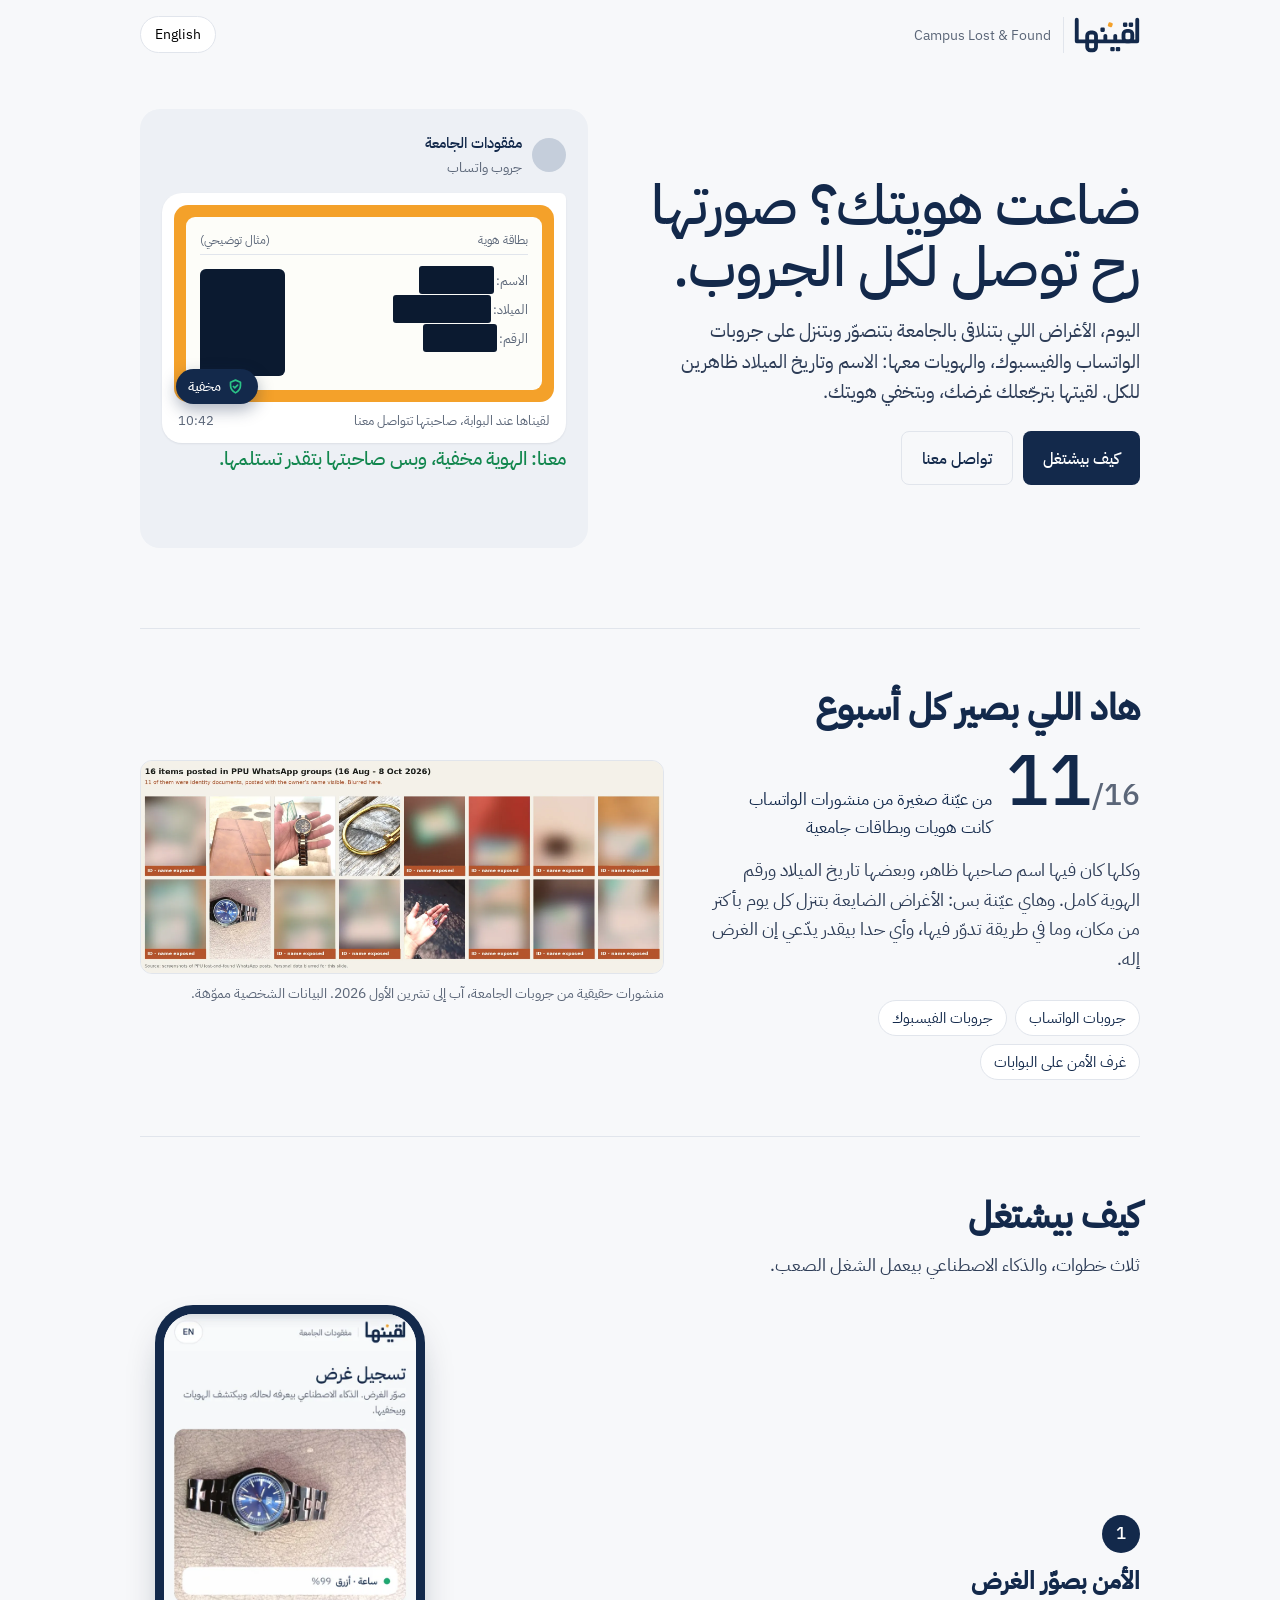
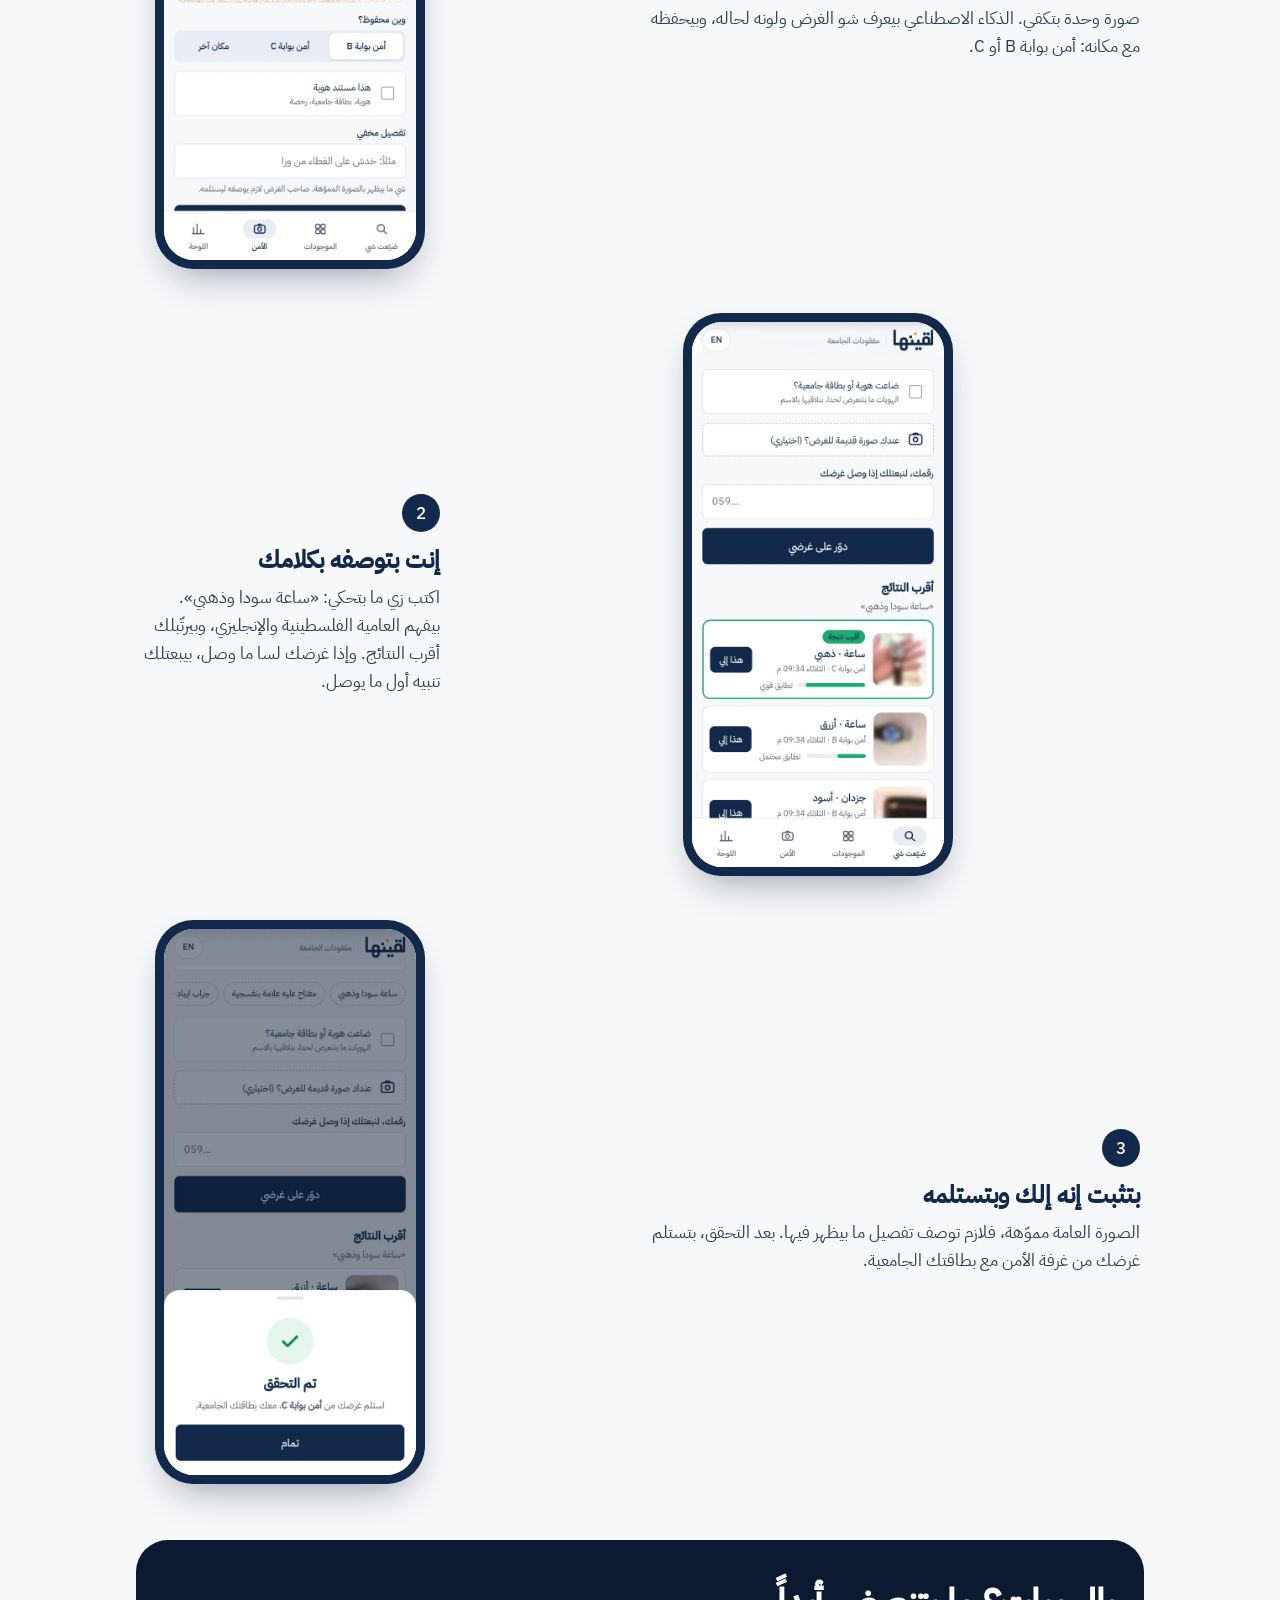
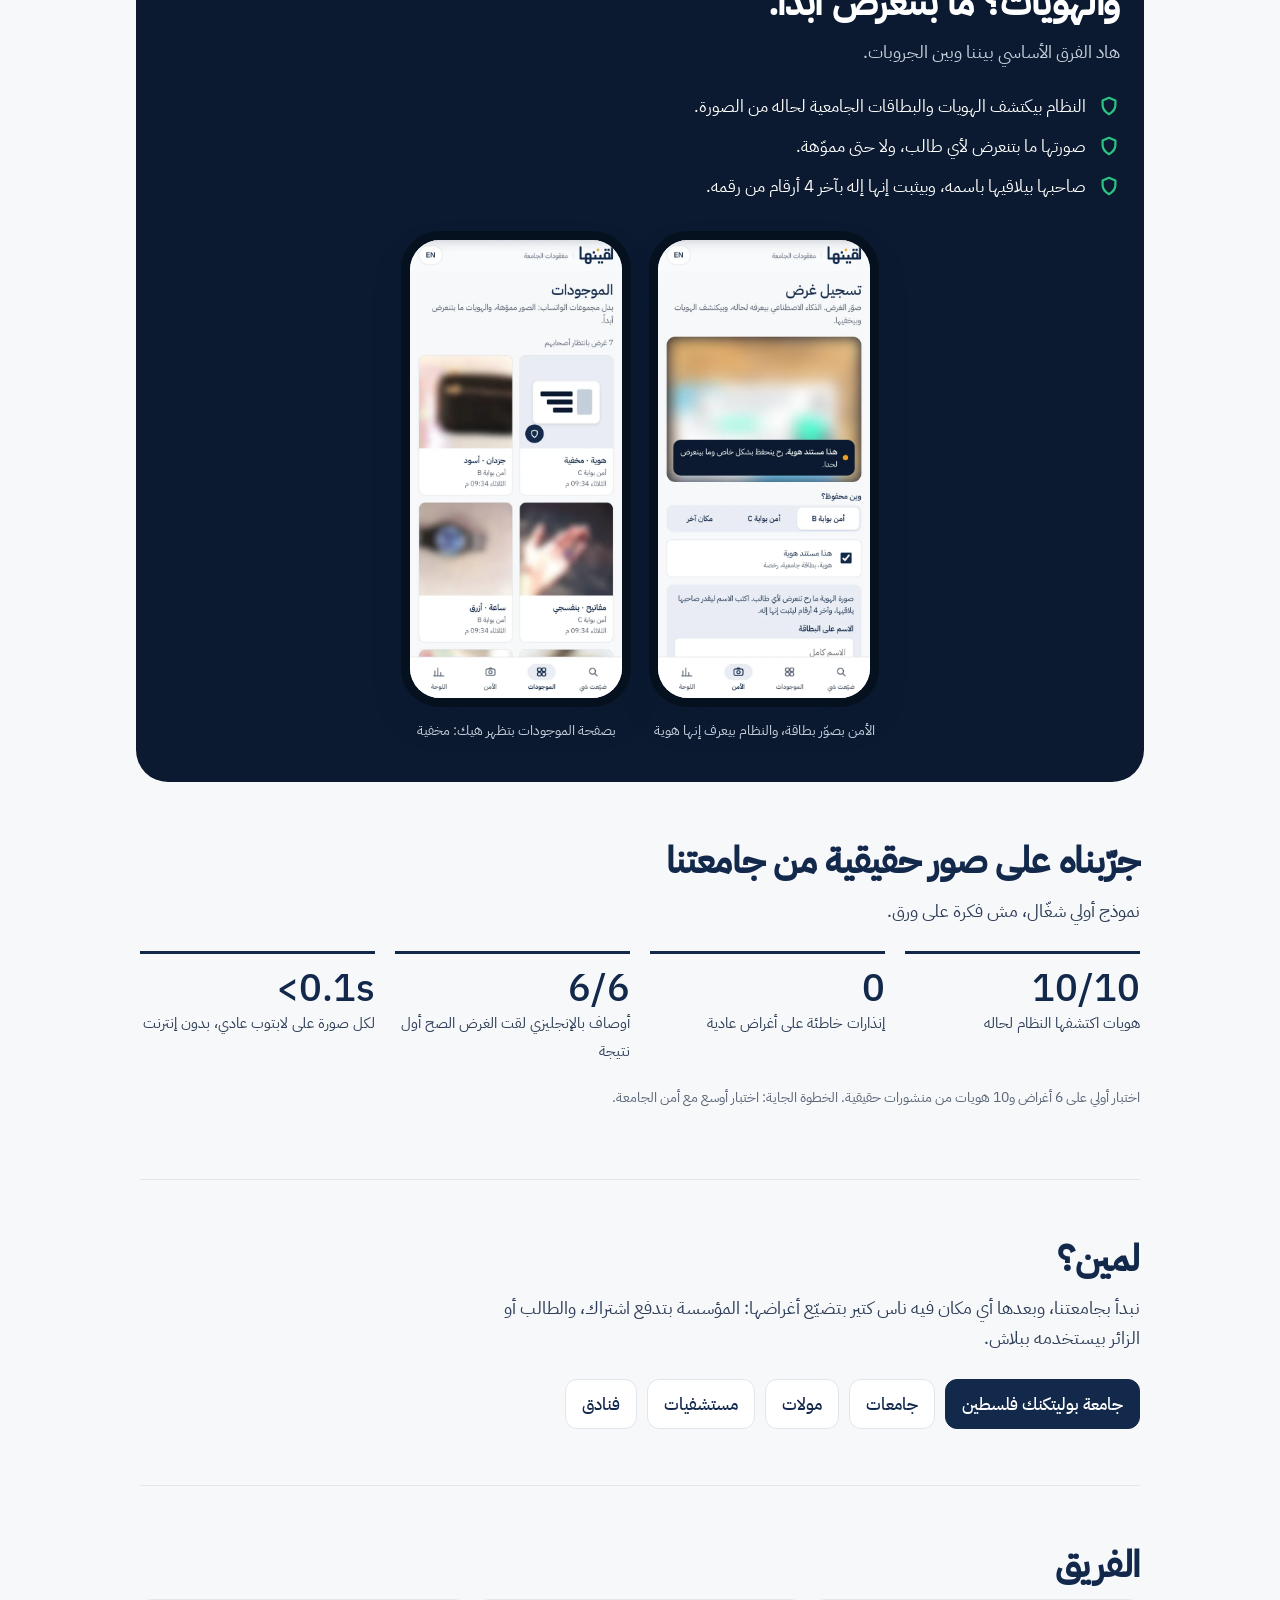
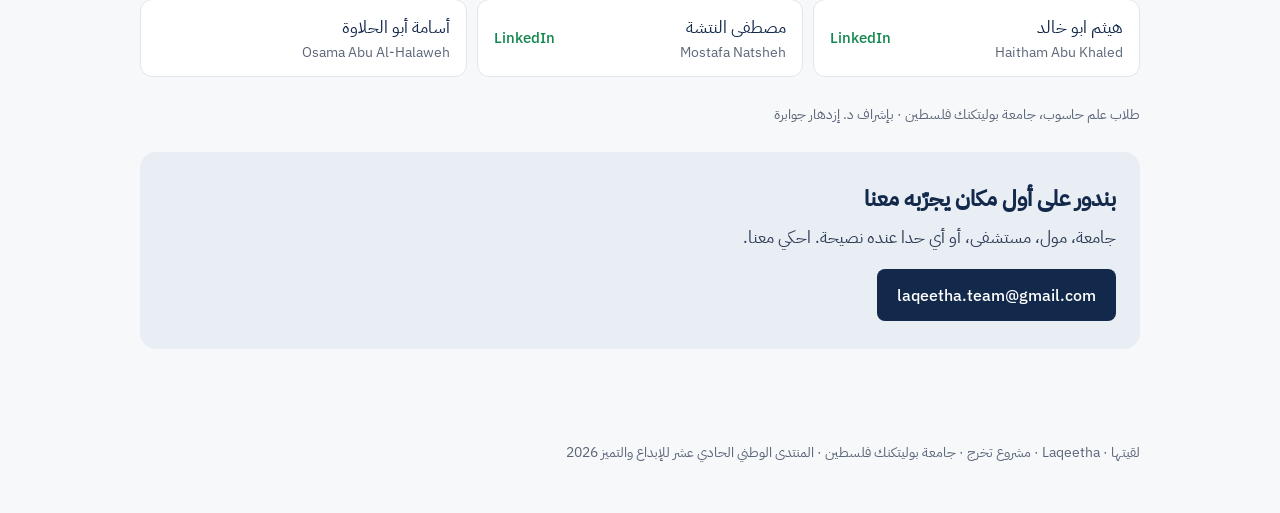
==== index.html @ 1e749553 "Add files via upload" ====
<!doctype html>
<html lang="ar" dir="rtl">
<head>
<meta charset="utf-8">
<meta name="viewport" content="width=device-width, initial-scale=1, viewport-fit=cover">
<title>لقيتها · Laqeetha</title>
<meta name="description" content="Laqeetha (لقيتها): AI lost-and-found for universities. Describe what you lost in your own words; ID cards are never shown publicly. Palestine Polytechnic University.">
<meta property="og:title" content="لقيتها · Laqeetha — Campus Lost & Found">
<meta property="og:description" content="بيرجّع أغراضك، وبيخفي هويتك. · Gets your things back, keeps your ID private.">
<meta property="og:image" content="https://haithamak24.github.io/laqeetha/icon-192.png">
<meta name="theme-color" content="#F7F8FA">
<link rel="icon" href="favicon.png">
<link rel="apple-touch-icon" href="apple-touch-icon.png">
<style>
@font-face{font-family:"Plex";font-weight:400;font-display:swap;src:url(ibm-plex-sans-latin-400-normal.woff2) format("woff2")}
@font-face{font-family:"Plex";font-weight:500;font-display:swap;src:url(ibm-plex-sans-latin-500-normal.woff2) format("woff2")}
@font-face{font-family:"Plex";font-weight:400;font-display:swap;src:url(ibm-plex-sans-arabic-arabic-400-normal.woff2) format("woff2");unicode-range:U+0600-06FF,U+0750-077F,U+0870-08FF,U+200C-200E,U+FB50-FDFF,U+FE70-FEFC}
@font-face{font-family:"Plex";font-weight:500;font-display:swap;src:url(ibm-plex-sans-arabic-arabic-500-normal.woff2) format("woff2");unicode-range:U+0600-06FF,U+0750-077F,U+0870-08FF,U+200C-200E,U+FB50-FDFF,U+FE70-FEFC}
:root{
  /* Laqeetha brand (Mostafa's identity): navy = trust, amber = the lost item, green = found/returned */
  --navy:#13294B; --ink:#13294B; --deep:#0B1A30; --tint:#E9EDF4; --paper:#F7F8FA; --card:#FFFFFF;
  --line:#E1E5EC; --muted:#5B6678; --amber:#F4A12A; --green:#1FA971; --green-bright:#2BC487; --green-text:#13874F;
  --redact:#0B1A30; --holder:#F4A12A; --body:#2E3D57;
}
*{box-sizing:border-box}
html{scroll-behavior:smooth}
body{margin:0;background:var(--paper);color:var(--ink);font:17px/1.65 "Plex",system-ui,sans-serif;-webkit-text-size-adjust:100%}
a{color:inherit}
:focus-visible{outline:3px solid var(--navy);outline-offset:3px;border-radius:4px}
.wrap{max-width:1040px;margin:0 auto;padding:0 20px}
.narrow{max-width:680px}

/* top */
.top{display:flex;align-items:center;gap:10px;padding:16px 0}
.top img{height:36px;width:auto}
.top .name{flex:1;font-size:13.5px;color:var(--muted);unicode-bidi:isolate;border-inline-start:1px solid var(--line);padding-inline-start:12px;line-height:36px}
.lang{border:1px solid var(--line);background:var(--card);border-radius:999px;padding:6px 14px;font:inherit;font-size:14px;cursor:pointer}

/* hero */
.hero{display:grid;gap:28px;padding:18px 0 56px;align-items:center}
@media(min-width:900px){.hero{grid-template-columns:1.05fr .95fr;gap:56px;padding:40px 0 80px}}
h1{font-size:clamp(34px,8vw,56px);line-height:1.12;margin:0 0 18px;font-weight:500;letter-spacing:-.5px;text-wrap:balance}
.hero p{font-size:18.5px;color:var(--body);margin:0 0 24px;max-width:34em}
.cta{display:flex;gap:10px;flex-wrap:wrap}
.btn{display:inline-flex;align-items:center;gap:8px;background:var(--navy);color:#fff;text-decoration:none;font-weight:500;padding:13px 20px;border-radius:8px;font-size:16px}
.btn.ghost{background:transparent;color:var(--ink);border:1.5px solid var(--line)}

/* the post: exposed, then redacted */
.post{background:#EDF0F5;border-radius:20px;padding:22px;position:relative}
.group{display:flex;align-items:center;gap:10px;margin-bottom:14px;font-size:14px;color:var(--muted)}
.group i{width:34px;height:34px;border-radius:50%;background:#C5CEDB;display:block}
.group b{display:block;color:var(--ink);font-weight:500;font-size:15px}
.bubble{background:var(--card);border-radius:20px;border-start-start-radius:6px;padding:12px;box-shadow:0 1px 2px rgba(11,26,48,.08);max-width:440px}
.holder{background:var(--holder);border-radius:14px;padding:12px}
.idcard{background:#FDFDF9;border-radius:9px;padding:14px;display:grid;grid-template-columns:1fr 26%;gap:14px;font-size:14.5px;line-height:1.5;position:relative}
[dir=ltr] .idcard{grid-template-columns:26% 1fr}
[dir=ltr] .idcard .photo{order:-1}
[dir=ltr] .idcard .hd{order:-2}
.idcard .hd{grid-column:1/-1;display:flex;justify-content:space-between;font-size:11.5px;color:#5B6678;border-bottom:1px solid #E1E5EC;padding-bottom:6px}
.fields{display:flex;flex-direction:column;gap:7px}
.fields div{display:flex;gap:6px;align-items:baseline;white-space:nowrap}
.fields small{color:#5B6678;font-size:12.5px}
.fields .v{position:relative;font-weight:500;padding:0 3px}
.fields .v::before{content:"";position:absolute;inset:-1px -2px;background:var(--amber);border-radius:3px;z-index:0;transform-origin:inline-start;animation:mark .5s .5s both}
.fields .v::after{content:"";position:absolute;inset:-3px -4px;background:var(--redact);border-radius:3px;z-index:2;transform:scaleX(0);transform-origin:right;animation:redact .45s both}
[dir=ltr] .fields .v::after{transform-origin:left}
.fields div:nth-child(1) .v::after{animation-delay:2.4s}
.fields div:nth-child(2) .v::after{animation-delay:2.6s}
.fields div:nth-child(3) .v::after{animation-delay:2.8s}
.fields .v span{position:relative;z-index:1}
.photo{background:linear-gradient(#C5CEDB,#AEB9C9);border-radius:6px;aspect-ratio:.8;position:relative;overflow:hidden}
.photo::after{content:"";position:absolute;inset:0;background:var(--redact);transform:scaleY(0);transform-origin:top;animation:redactY .45s 3s both}
.stamp{position:absolute;inset-inline-end:-10px;bottom:-14px;background:var(--navy);color:#fff;border-radius:999px;padding:7px 14px 7px 12px;display:flex;align-items:center;gap:6px;font-weight:500;font-size:14px;box-shadow:0 6px 16px rgba(19,41,75,.35);animation:stamp .35s 3.4s both}
.stamp svg{width:17px;height:17px;color:var(--green-bright)}
.meta{font-size:12.5px;color:#5B6678;margin:8px 4px 0;display:flex;justify-content:space-between;gap:12px}
.meta span:last-child{flex:none}
.caption{margin:22px 4px 0;font-size:15px;min-height:3.2em;position:relative}
.caption span{position:absolute;inset:0;transition:opacity .4s}
.caption .before{animation:hide .3s 3.4s both}
.caption .after{opacity:0;animation:show .4s 3.5s both;color:var(--green-text);font-weight:500}
@keyframes mark{from{transform:scaleX(0)}to{transform:scaleX(1)}}
@keyframes redact{to{transform:scaleX(1)}}
@keyframes redactY{to{transform:scaleY(1)}}
@keyframes stamp{from{opacity:0;transform:scale(1.4) rotate(-8deg)}to{opacity:1;transform:none}}
@keyframes hide{to{opacity:0}}
@keyframes show{to{opacity:1}}
@media (prefers-reduced-motion:reduce){
  .fields .v::before,.fields .v::after,.photo::after,.stamp,.caption .before,.caption .after{animation-duration:.01s!important;animation-delay:0s!important}
}

/* sections */
section{padding:56px 0;border-top:1px solid var(--line)}
h2{font-size:clamp(26px,5.5vw,36px);line-height:1.2;margin:0 0 14px;letter-spacing:-.3px;text-wrap:balance}
.lead{font-size:18px;color:var(--body);margin:0 0 26px;max-width:36em}

.problem{display:grid;gap:28px;align-items:center}
@media(min-width:900px){.problem{grid-template-columns:.9fr 1.1fr;gap:48px}}
.count{display:flex;align-items:baseline;gap:14px;margin:0 0 14px}
.count b{font-size:72px;line-height:1;font-weight:500;color:var(--ink)}
.count b small{font-size:30px;color:var(--muted);font-weight:500}
.count span{font-size:17px;max-width:16em}
.evidence{width:100%;border-radius:12px;display:block;border:1px solid var(--line)}
.cap{font-size:13.5px;color:var(--muted);margin-top:8px}
.channels{display:flex;flex-wrap:wrap;gap:8px;margin-top:16px}
.channels span{background:var(--card);border:1px solid var(--line);border-radius:999px;padding:5px 13px;font-size:14.5px}

/* steps with phone screens */
.steps{display:grid;gap:44px;margin-top:10px}
.step{display:grid;gap:22px;align-items:center}
@media(min-width:800px){.step{grid-template-columns:1fr 300px;gap:56px}.step:nth-child(even) .phone{order:-1}}
.step .n{display:inline-grid;place-items:center;width:38px;height:38px;border-radius:50%;background:var(--navy);color:#fff;font-weight:500;margin-bottom:12px}
.step h3{font-size:24px;line-height:1.3;margin:0 0 8px}
.step p{margin:0;color:var(--body);max-width:30em}
.phone{width:min(270px,78vw);margin:0 auto;border-radius:38px;padding:9px;background:var(--ink);box-shadow:0 18px 40px -16px rgba(11,26,48,.45)}
.phone img{display:block;width:100%;border-radius:30px;aspect-ratio:390/844;object-fit:cover;object-position:top;background:#fff}

/* privacy band */
.privacy + section{border-top:0}
.privacy{background:var(--deep);color:#fff;border-radius:32px;padding:40px 24px;margin:0 -4px;border:0}
.privacy h2{color:#fff}
.privacy .lead{color:#C5CEDB}
.pair{display:flex;gap:18px;justify-content:center;flex-wrap:wrap;margin-top:8px}
.pair .phone{background:#06111F;width:min(230px,42vw)}
.pair figure{margin:0;text-align:center}
.pair figcaption{font-size:14px;color:#C5CEDB;margin-top:12px;max-width:16em;margin-inline:auto}
.rules{display:grid;gap:12px;margin:0 0 30px;padding:0;list-style:none;max-width:40em}
.rules li{display:flex;gap:12px;align-items:flex-start}
.rules svg{flex:none;width:22px;height:22px;color:var(--green-bright);margin-top:3px}

/* proof */
.proof{display:grid;grid-template-columns:repeat(2,1fr);gap:24px 20px;margin-top:6px}
@media(min-width:800px){.proof{grid-template-columns:repeat(4,1fr)}}
.proof div{border-top:3px solid var(--navy);padding-top:12px}
.proof b{display:block;font-size:38px;line-height:1.1;font-weight:500}
.proof span{font-size:15px;color:var(--body)}
.small{font-size:14px;color:var(--muted);margin-top:22px;max-width:44em}

.places{display:flex;flex-wrap:wrap;gap:10px;margin-top:6px}
.places span{border:1.5px solid var(--line);border-radius:12px;padding:10px 16px;background:var(--card);font-weight:500}
.places span.now{background:var(--navy);color:#fff;border-color:var(--navy)}

.team{display:grid;gap:10px;margin:6px 0 26px}
@media(min-width:900px){.team{grid-template-columns:repeat(3,1fr)}}
.person{display:flex;justify-content:space-between;align-items:center;background:var(--card);border:1px solid var(--line);border-radius:12px;padding:13px 16px}
.person small{display:block;color:var(--muted);font-size:13.5px}
.person a{color:var(--green-text);font-weight:500;font-size:14.5px;text-decoration:none}
.ask{background:var(--tint);border-radius:16px;padding:28px 24px}
.ask h3{font-size:22px;margin:0 0 6px}
.ask p{margin:0 0 18px;color:var(--body)}
footer{padding:36px 0 50px;color:var(--muted);font-size:13.5px}
</style>
</head>
<body>
<div class="wrap">
  <header class="top">
    <img src="mark-navy.svg" alt="لقيتها · Laqeetha">
    <div class="name">Campus Lost &amp; Found</div>
    <button class="lang" id="langBtn">English</button>
  </header>

  <div class="hero">
    <div>
      <h1 data-t="h1"></h1>
      <p data-t="hero_p"></p>
      <div class="cta"><a class="btn" href="#how" data-t="cta_how"></a><a class="btn ghost" href="#contact" data-t="cta_contact"></a></div>
    </div>
    <div class="post" aria-label="">
      <div class="group"><i></i><div><b data-t="group_name"></b><span data-t="group_sub"></span></div></div>
      <div class="bubble">
        <div class="holder">
          <div class="idcard">
            <div class="hd"><span data-t="card_hd1"></span><span data-t="card_hd2"></span></div>
            <div class="fields">
              <div><small data-t="f_name"></small><span class="v"><span data-t="v_name"></span></span></div>
              <div><small data-t="f_dob"></small><span class="v"><span>14/03/2005</span></span></div>
              <div><small data-t="f_no"></small><span class="v"><span>4•••••••7</span></span></div>
            </div>
            <div class="photo"></div>
            <div class="stamp"><svg viewBox="0 0 24 24" fill="none" stroke="currentColor" stroke-width="2.4" stroke-linecap="round" stroke-linejoin="round"><path d="M12 3l7 3v5c0 5-3.5 8-7 10-3.5-2-7-5-7-10V6z"/><path d="M9 12l2 2 4-4"/></svg><span data-t="stamp"></span></div>
          </div>
        </div>
        <div class="meta"><span data-t="post_txt"></span><span>10:42</span></div>
      </div>
      <p class="caption"><span class="before" data-t="cap_before"></span><span class="after" data-t="cap_after"></span></p>
    </div>
  </div>

  <!-- VIDEO: when the animation is on YouTube (Unlisted), replace VIDEO_ID and remove the comment markers.
  <section><div style="aspect-ratio:16/9;border-radius:24px;overflow:hidden;background:#000"><iframe style="width:100%;height:100%;border:0" src="https://www.youtube-nocookie.com/embed/VIDEO_ID" title="Laqeetha" allow="encrypted-media;picture-in-picture" allowfullscreen></iframe></div></section>
  -->

  <section>
    <div class="problem">
      <div>
        <h2 data-t="p_h"></h2>
        <div class="count"><b>11<small>/16</small></b><span data-t="p_count"></span></div>
        <p class="lead" data-t="p_lead"></p>
        <div class="channels"><span data-t="ch1"></span><span data-t="ch2"></span><span data-t="ch3"></span></div>
      </div>
      <div>
        <img class="evidence" src="evidence.webp" alt="" data-ta="ev_alt" loading="lazy">
        <div class="cap" data-t="ev_cap"></div>
      </div>
    </div>
  </section>

  <section id="how">
    <h2 data-t="how_h"></h2>
    <p class="lead" data-t="how_lead"></p>
    <div class="steps">
      <div class="step"><div><span class="n">1</span><h3 data-t="s1_h"></h3><p data-t="s1_p"></p></div><div class="phone"><img data-src="tag" alt=""></div></div>
      <div class="step"><div><span class="n">2</span><h3 data-t="s2_h"></h3><p data-t="s2_p"></p></div><div class="phone"><img data-src="search" alt=""></div></div>
      <div class="step"><div><span class="n">3</span><h3 data-t="s3_h"></h3><p data-t="s3_p"></p></div><div class="phone"><img data-src="verified" alt=""></div></div>
    </div>
  </section>

  <section class="privacy">
    <h2 data-t="pv_h"></h2>
    <p class="lead" data-t="pv_lead"></p>
    <ul class="rules">
      <li><svg viewBox="0 0 24 24" fill="none" stroke="currentColor" stroke-width="2.4" stroke-linecap="round" stroke-linejoin="round"><path d="M12 3l7 3v5c0 5-3.5 8-7 10-3.5-2-7-5-7-10V6z"/></svg><span data-t="r1"></span></li>
      <li><svg viewBox="0 0 24 24" fill="none" stroke="currentColor" stroke-width="2.4" stroke-linecap="round" stroke-linejoin="round"><path d="M12 3l7 3v5c0 5-3.5 8-7 10-3.5-2-7-5-7-10V6z"/></svg><span data-t="r2"></span></li>
      <li><svg viewBox="0 0 24 24" fill="none" stroke="currentColor" stroke-width="2.4" stroke-linecap="round" stroke-linejoin="round"><path d="M12 3l7 3v5c0 5-3.5 8-7 10-3.5-2-7-5-7-10V6z"/></svg><span data-t="r3"></span></li>
    </ul>
    <div class="pair">
      <figure><div class="phone"><img data-src="id" alt=""></div><figcaption data-t="f_id"></figcaption></figure>
      <figure><div class="phone"><img data-src="feed" alt=""></div><figcaption data-t="f_feed"></figcaption></figure>
    </div>
  </section>

  <section>
    <h2 data-t="t_h"></h2>
    <p class="lead" data-t="t_lead"></p>
    <div class="proof">
      <div><b>10/10</b><span data-t="m1"></span></div>
      <div><b>0</b><span data-t="m2"></span></div>
      <div><b>6/6</b><span data-t="m3"></span></div>
      <div><b><bdi dir="ltr">&lt;0.1s</bdi></b><span data-t="m4"></span></div>
    </div>
    <p class="small" data-t="t_note"></p>
  </section>

  <section>
    <h2 data-t="w_h"></h2>
    <p class="lead" data-t="w_lead"></p>
    <div class="places"><span class="now" data-t="pl0"></span><span data-t="pl1"></span><span data-t="pl2"></span><span data-t="pl3"></span><span data-t="pl4"></span></div>
  </section>

  <section id="contact">
    <h2 data-t="team_h"></h2>
    <div class="team">
      <div class="person"><div><span data-t="n_haitham"></span><small>Haitham Abu Khaled</small></div><a href="https://linkedin.com/in/haitham-abu-khaled" target="_blank" rel="noopener">LinkedIn</a></div>
      <div class="person"><div><span data-t="n_mustafa"></span><small>Mostafa Natsheh</small></div><a href="https://www.linkedin.com/in/mostafa-natsheh/" target="_blank" rel="noopener">LinkedIn</a></div>
      <div class="person"><div><span data-t="n_osama"></span><small>Osama Abu Al-Halaweh</small></div></div>
    </div>
    <p class="small" style="margin:0 0 26px" data-t="sup"></p>
    <div class="ask">
      <h3 data-t="ask_h"></h3>
      <p data-t="ask_p"></p>
      <a class="btn" href="mailto:laqeetha.team@gmail.com">laqeetha.team@gmail.com</a>
    </div>
  </section>

  <footer data-t="foot"></footer>
</div>

<script>
const T = {
 ar:{
  h1:"ضاعت هويتك؟ صورتها رح توصل لكل الجروب.",
  hero_p:"اليوم، الأغراض اللي بتنلاقى بالجامعة بتنصوّر وبتنزل على جروبات الواتساب والفيسبوك، والهويات معها: الاسم وتاريخ الميلاد ظاهرين للكل. لقيتها بترجّعلك غرضك، وبتخفي هويتك.",
  cta_how:"كيف بيشتغل",cta_contact:"تواصل معنا",
  group_name:"مفقودات الجامعة",group_sub:"جروب واتساب",card_hd1:"بطاقة هوية",card_hd2:"(مثال توضيحي)",
  f_name:"الاسم:",v_name:"سارة خليل",f_dob:"الميلاد:",f_no:"الرقم:",stamp:"مخفية",post_txt:"لقيناها عند البوابة، صاحبتها تتواصل معنا",
  cap_before:"اليوم: الاسم وتاريخ الميلاد ورقم الهوية منشورين لكل الجروب.",cap_after:"معنا: الهوية مخفية، وبس صاحبتها بتقدر تستلمها.",
  p_h:"هاد اللي بصير كل أسبوع",p_count:"من عيّنة صغيرة من منشورات الواتساب كانت هويات وبطاقات جامعية",
  p_lead:"وكلها كان فيها اسم صاحبها ظاهر، وبعضها تاريخ الميلاد ورقم الهوية كامل. وهاي عيّنة بس: الأغراض الضايعة بتنزل كل يوم بأكتر من مكان، وما في طريقة تدوّر فيها، وأي حدا بيقدر يدّعي إن الغرض إله.",
  ch1:"جروبات الواتساب",ch2:"جروبات الفيسبوك",ch3:"غرف الأمن على البوابات",
  ev_alt:"16 منشور حقيقي من جروبات الواتساب، الهويات مموّهة",ev_cap:"منشورات حقيقية من جروبات الجامعة، آب إلى تشرين الأول 2026. البيانات الشخصية مموّهة.",
  how_h:"كيف بيشتغل",how_lead:"ثلاث خطوات، والذكاء الاصطناعي بيعمل الشغل الصعب.",
  s1_h:"الأمن بصوّر الغرض",s1_p:"صورة وحدة بتكفي. الذكاء الاصطناعي بيعرف شو الغرض ولونه لحاله، وبيحفظه مع مكانه: أمن بوابة B أو C.",
  s2_h:"إنت بتوصفه بكلامك",s2_p:"اكتب زي ما بتحكي: «ساعة سودا وذهبي». بيفهم العامية الفلسطينية والإنجليزي، وبيرتّبلك أقرب النتائج. وإذا غرضك لسا ما وصل، بيبعتلك تنبيه أول ما يوصل.",
  s3_h:"بتثبت إنه إلك وبتستلمه",s3_p:"الصورة العامة مموّهة، فلازم توصف تفصيل ما بيظهر فيها. بعد التحقق، بتستلم غرضك من غرفة الأمن مع بطاقتك الجامعية.",
  pv_h:"والهويات؟ ما بتنعرض أبداً.",pv_lead:"هاد الفرق الأساسي بيننا وبين الجروبات.",
  r1:"النظام بيكتشف الهويات والبطاقات الجامعية لحاله من الصورة.",r2:"صورتها ما بتنعرض لأي طالب، ولا حتى مموّهة.",r3:"صاحبها بيلاقيها باسمه، وبيثبت إنها إله بآخر 4 أرقام من رقمه.",
  f_id:"الأمن بصوّر بطاقة، والنظام بيعرف إنها هوية",f_feed:"بصفحة الموجودات بتظهر هيك: مخفية",
  t_h:"جرّبناه على صور حقيقية من جامعتنا",t_lead:"نموذج أولي شغّال، مش فكرة على ورق.",
  m1:"هويات اكتشفها النظام لحاله",m2:"إنذارات خاطئة على أغراض عادية",m3:"أوصاف بالإنجليزي لقت الغرض الصح أول نتيجة",m4:"لكل صورة على لابتوب عادي، بدون إنترنت",
  t_note:"اختبار أولي على 6 أغراض و10 هويات من منشورات حقيقية. الخطوة الجاية: اختبار أوسع مع أمن الجامعة.",
  w_h:"لمين؟",w_lead:"نبدأ بجامعتنا، وبعدها أي مكان فيه ناس كتير بتضيّع أغراضها: المؤسسة بتدفع اشتراك، والطالب أو الزائر بيستخدمه ببلاش.",
  pl0:"جامعة بوليتكنك فلسطين",pl1:"جامعات",pl2:"مولات",pl3:"مستشفيات",pl4:"فنادق",
  team_h:"الفريق",n_haitham:"هيثم ابو خالد",n_mustafa:"مصطفى النتشة",n_osama:"أسامة أبو الحلاوة",
  sup:"طلاب علم حاسوب، جامعة بوليتكنك فلسطين · بإشراف د. إزدهار جوابرة",
  ask_h:"بندور على أول مكان يجرّبه معنا",ask_p:"جامعة، مول، مستشفى، أو أي حدا عنده نصيحة. احكي معنا.",
  foot:"لقيتها · Laqeetha · مشروع تخرج · جامعة بوليتكنك فلسطين · المنتدى الوطني الحادي عشر للإبداع والتميز 2026",
  lang:"English"},
 en:{
  h1:"Lose your ID on campus, and the whole group sees it.",
  hero_p:"Today, items found on campus are photographed and posted in WhatsApp and Facebook groups, ID cards included, with names and birth dates in full view. Laqeetha gets your things back and keeps your ID private.",
  cta_how:"How it works",cta_contact:"Contact us",
  group_name:"University Lost & Found",group_sub:"WhatsApp group",card_hd1:"Identity card",card_hd2:"(illustration)",
  f_name:"Name:",v_name:"Sara Khalil",f_dob:"Born:",f_no:"No.:",stamp:"Hidden",post_txt:"Found at the gate, owner please contact us",
  cap_before:"Today: name, birth date and ID number posted to the whole group.",cap_after:"With us: the ID stays hidden, and only its owner can claim it.",
  p_h:"This happens every week",p_count:"of the posts in a small WhatsApp sample were ID or student cards",
  p_lead:"Every one showed the owner's name; some showed the birth date and the full ID number. And that's only a sample: lost items are posted daily in several places, there's no way to search them, and anyone can claim anything.",
  ch1:"WhatsApp groups",ch2:"Facebook groups",ch3:"Security rooms at the gates",
  ev_alt:"16 real posts from WhatsApp groups, IDs blurred",ev_cap:"Real posts from university groups, Aug to Oct 2026. Personal data blurred.",
  how_h:"How it works",how_lead:"Three steps. The AI does the hard part.",
  s1_h:"Security takes a photo",s1_p:"One photo is enough. The AI recognises what the item is and its colour, and stores it with where it's kept: Gate B or Gate C security.",
  s2_h:"You describe it in your own words",s2_p:"Type it the way you'd say it: \"black and gold watch\". It understands Palestinian Arabic and English and ranks the closest matches. If your item isn't there yet, you get an alert the moment it arrives.",
  s3_h:"Prove it's yours and pick it up",s3_p:"Public photos are blurred, so you describe a detail that isn't visible. Once verified, you collect it from the security room with your student card.",
  pv_h:"And ID cards? Never shown.",pv_lead:"This is the core difference from the groups.",
  r1:"The system detects ID and student cards from the photo by itself.",r2:"Their photo is never shown to any student, not even blurred.",r3:"The owner finds it by name and proves it's theirs with the last 4 digits of the number.",
  f_id:"Security photographs a card; the system knows it's an ID",f_feed:"In the found-items feed it appears like this: hidden",
  t_h:"Tested on real photos from our university",t_lead:"A working prototype, not an idea on paper.",
  m1:"ID cards detected automatically",m2:"false alarms on ordinary items",m3:"English descriptions found the right item first",m4:"per photo on a normal laptop, offline",
  t_note:"An early test on 6 items and 10 ID cards from real posts. Next step: a larger test with campus security.",
  w_h:"Who it's for",w_lead:"We start with our university, then anywhere crowds lose things. The institution pays a subscription; students and visitors use it for free.",
  pl0:"Palestine Polytechnic University",pl1:"Universities",pl2:"Malls",pl3:"Hospitals",pl4:"Hotels",
  team_h:"The team",n_haitham:"هيثم ابو خالد",n_mustafa:"مصطفى النتشة",n_osama:"أسامة أبو الحلاوة",
  sup:"Computer Science students, Palestine Polytechnic University · Supervised by Dr. Ezdehar Jawabreh",
  ask_h:"We're looking for a first place to pilot it",ask_p:"A university, a mall, a hospital, or anyone with advice. Talk to us.",
  foot:"Laqeetha (لقيتها, \"I found it\") · Graduation project · Palestine Polytechnic University · 11th National Forum for Creativity and Excellence, 2026",
  lang:"عربي"}
};
let lang = new URLSearchParams(location.search).get("lang") || (()=>{try{return localStorage.getItem("site_lang")}catch(e){}})() || "ar";
function apply(){
  const d = T[lang];
  document.documentElement.lang = lang; document.documentElement.dir = lang === "ar" ? "rtl" : "ltr";
  document.querySelectorAll("[data-t]").forEach(e => e.textContent = d[e.dataset.t] ?? "");
  document.querySelectorAll("[data-ta]").forEach(e => e.alt = d[e.dataset.ta] ?? "");
  document.querySelectorAll("img[data-src]").forEach(e => e.src = `${lang}-${e.dataset.src}.webp`);
  document.getElementById("langBtn").textContent = d.lang;
  document.querySelector(".post").setAttribute("aria-label", d.cap_after);
}
document.getElementById("langBtn").onclick = () => { lang = lang === "ar" ? "en" : "ar"; try{localStorage.setItem("site_lang",lang)}catch(e){} apply(); };
apply();
</script>
</body>
</html>
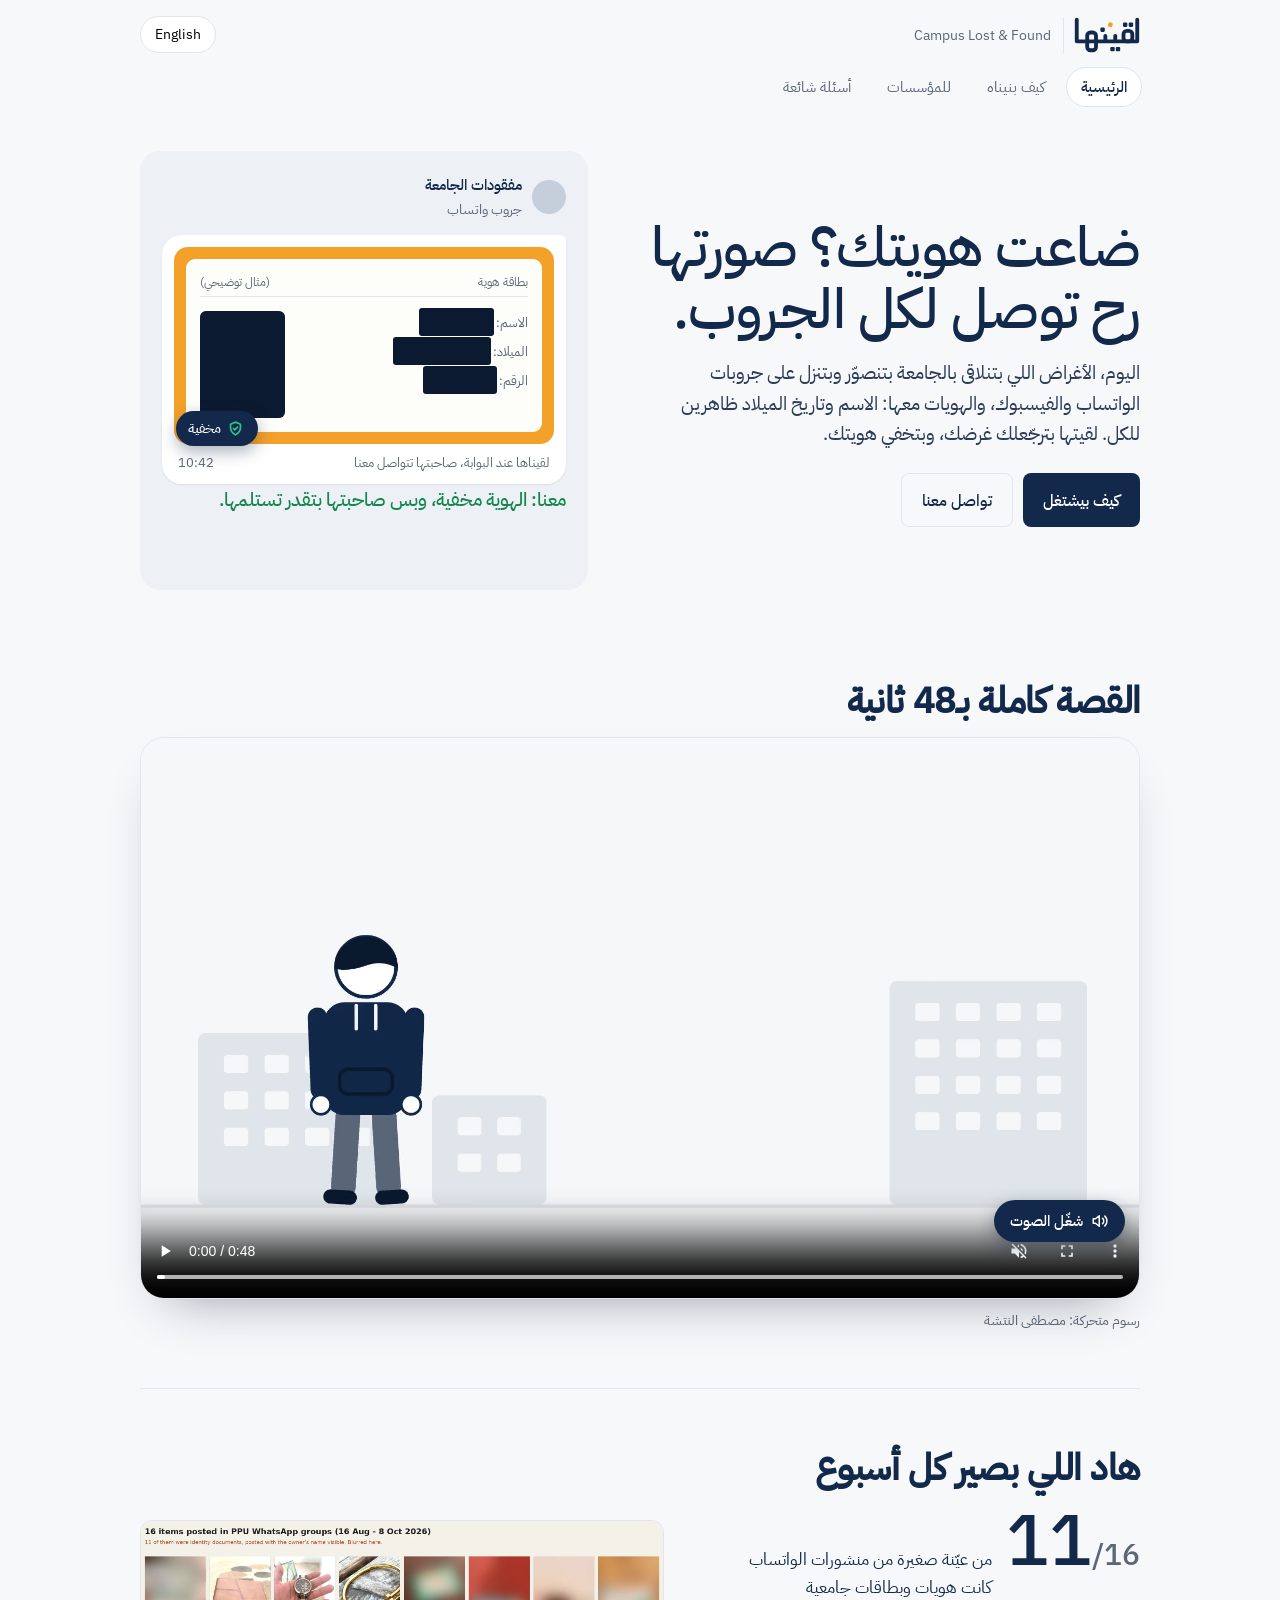
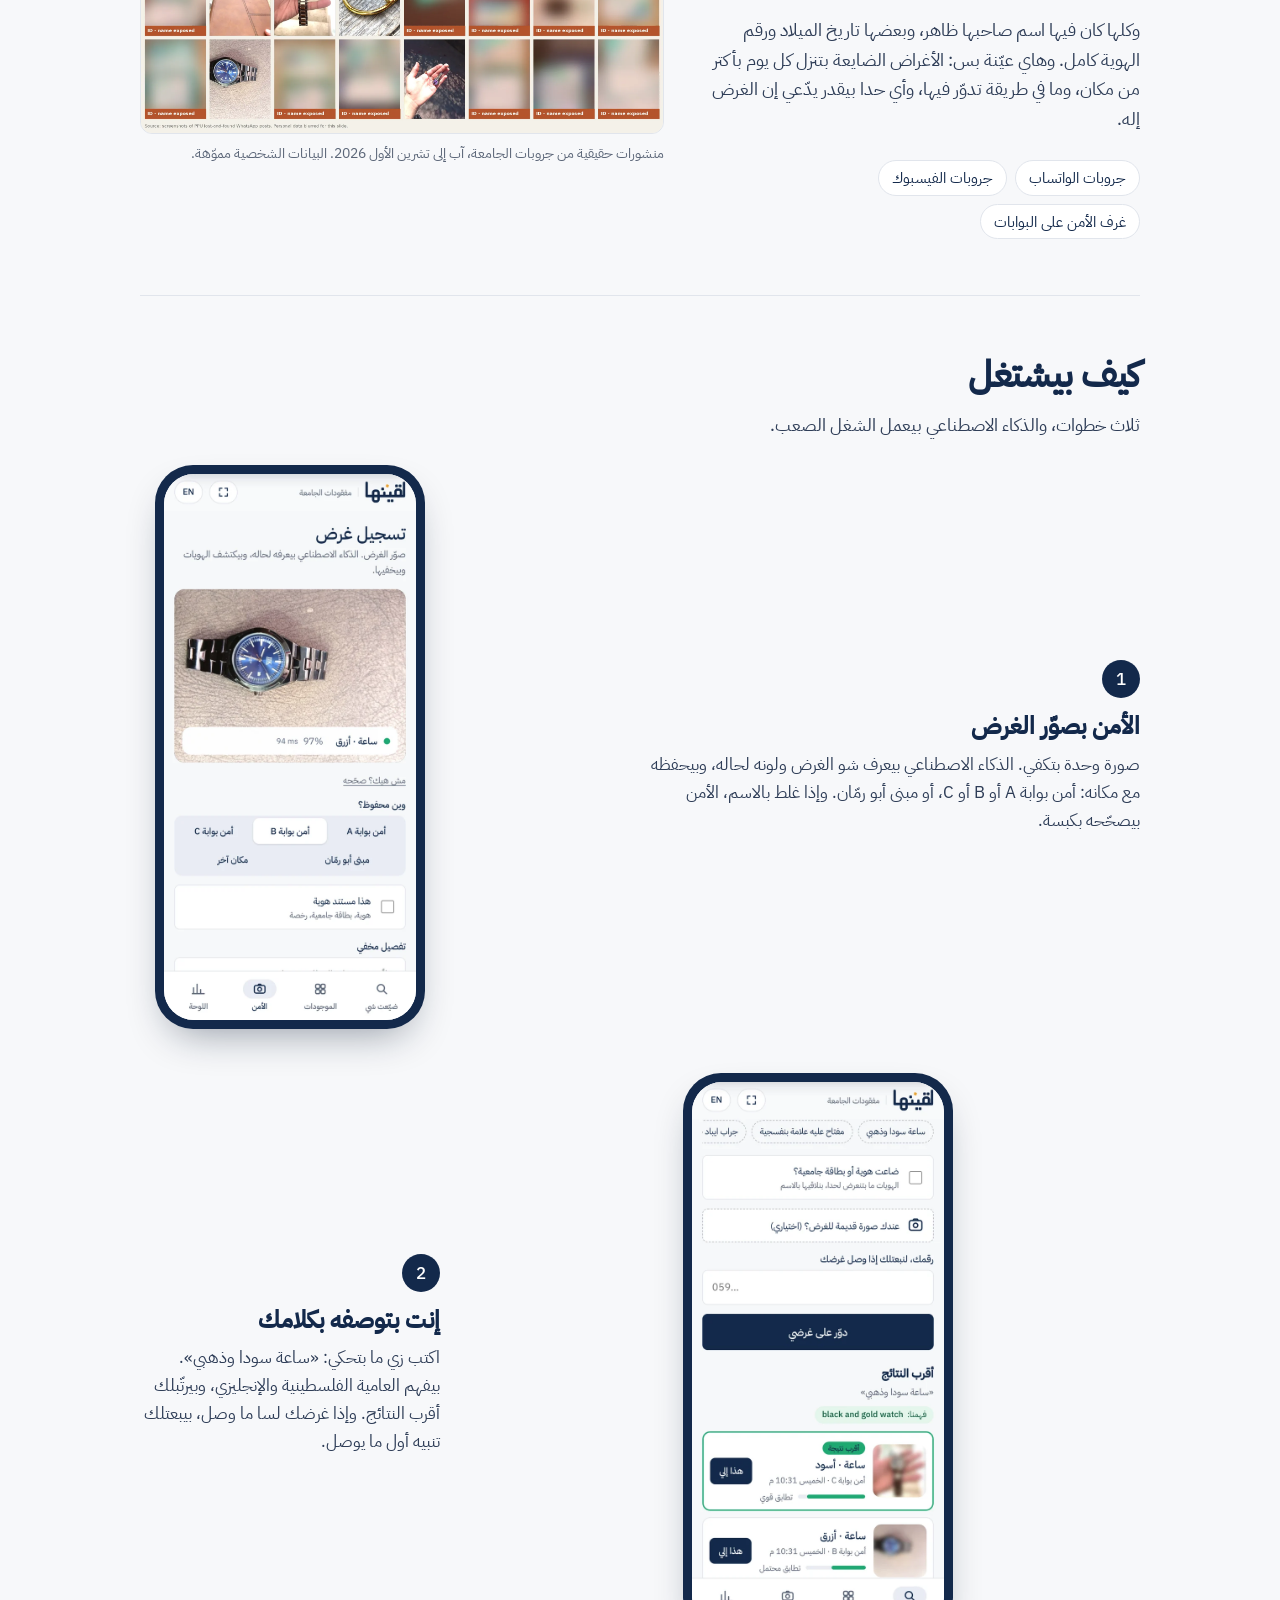
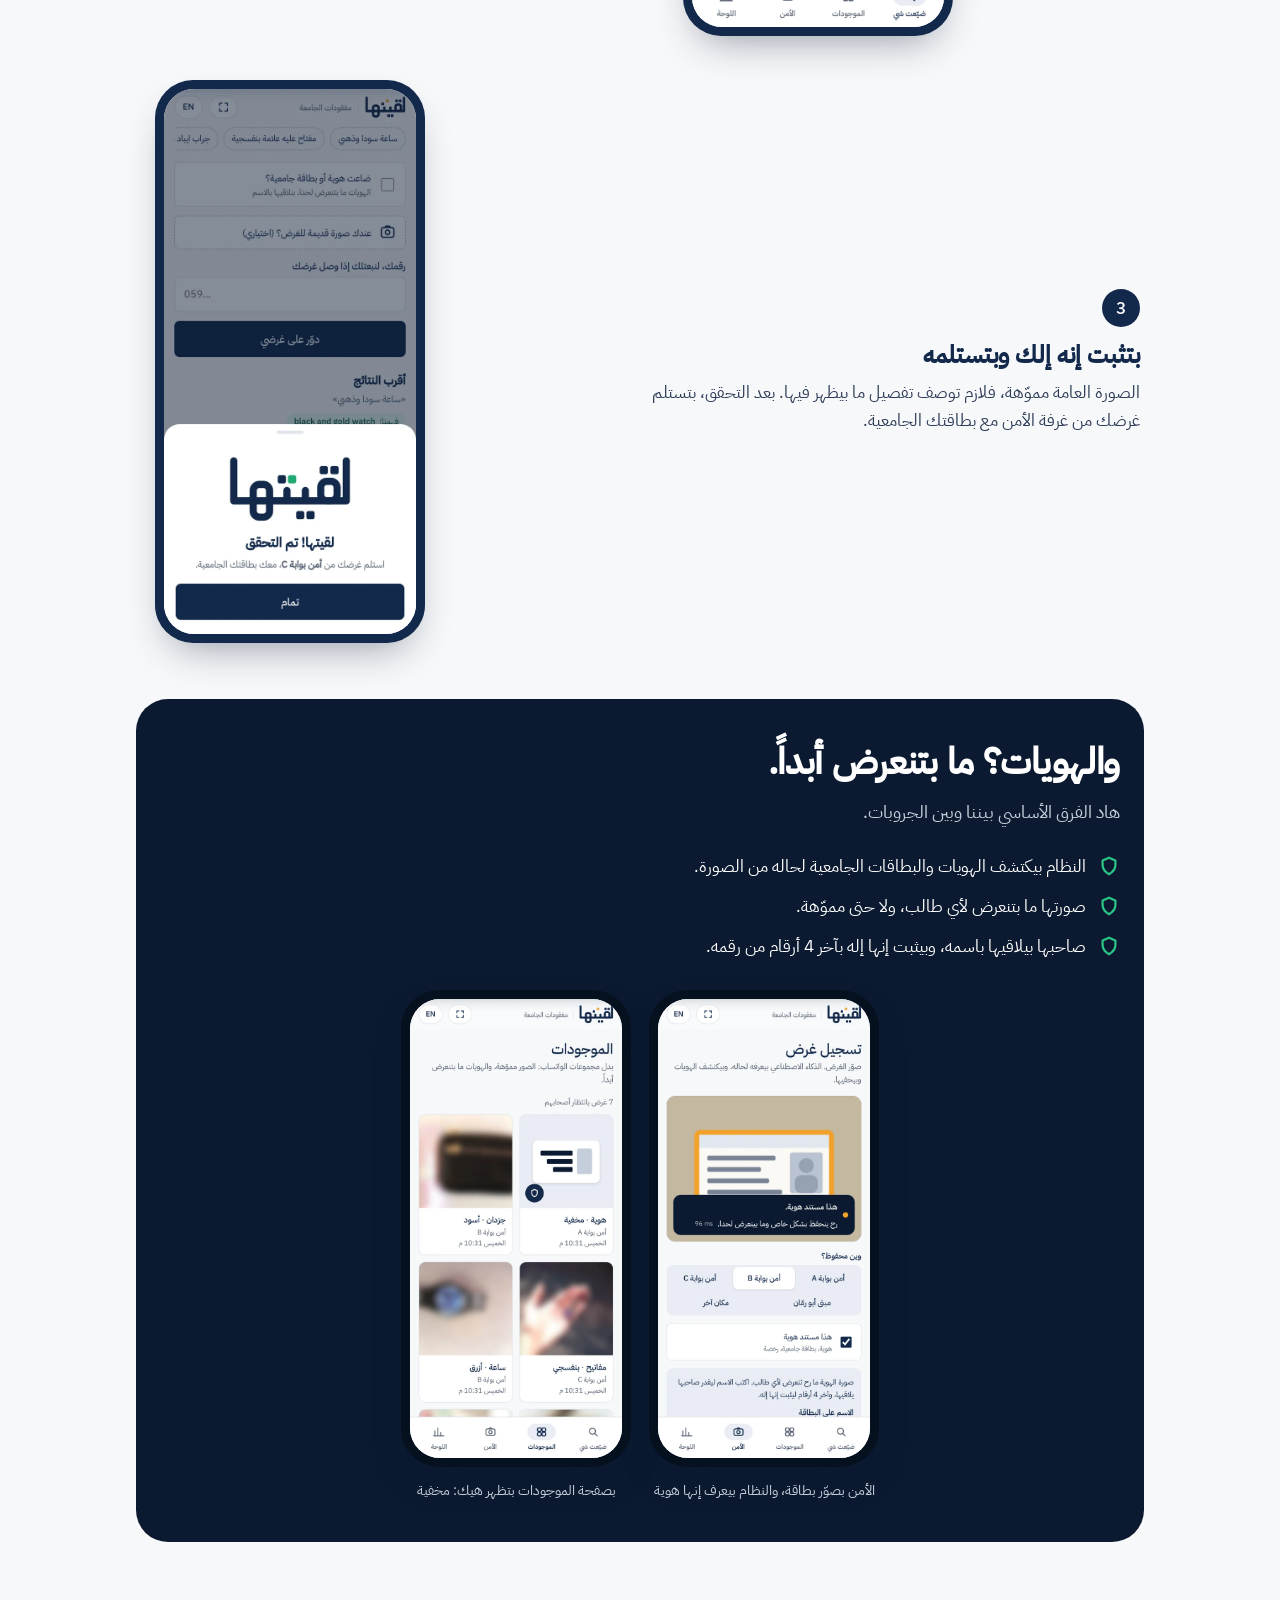
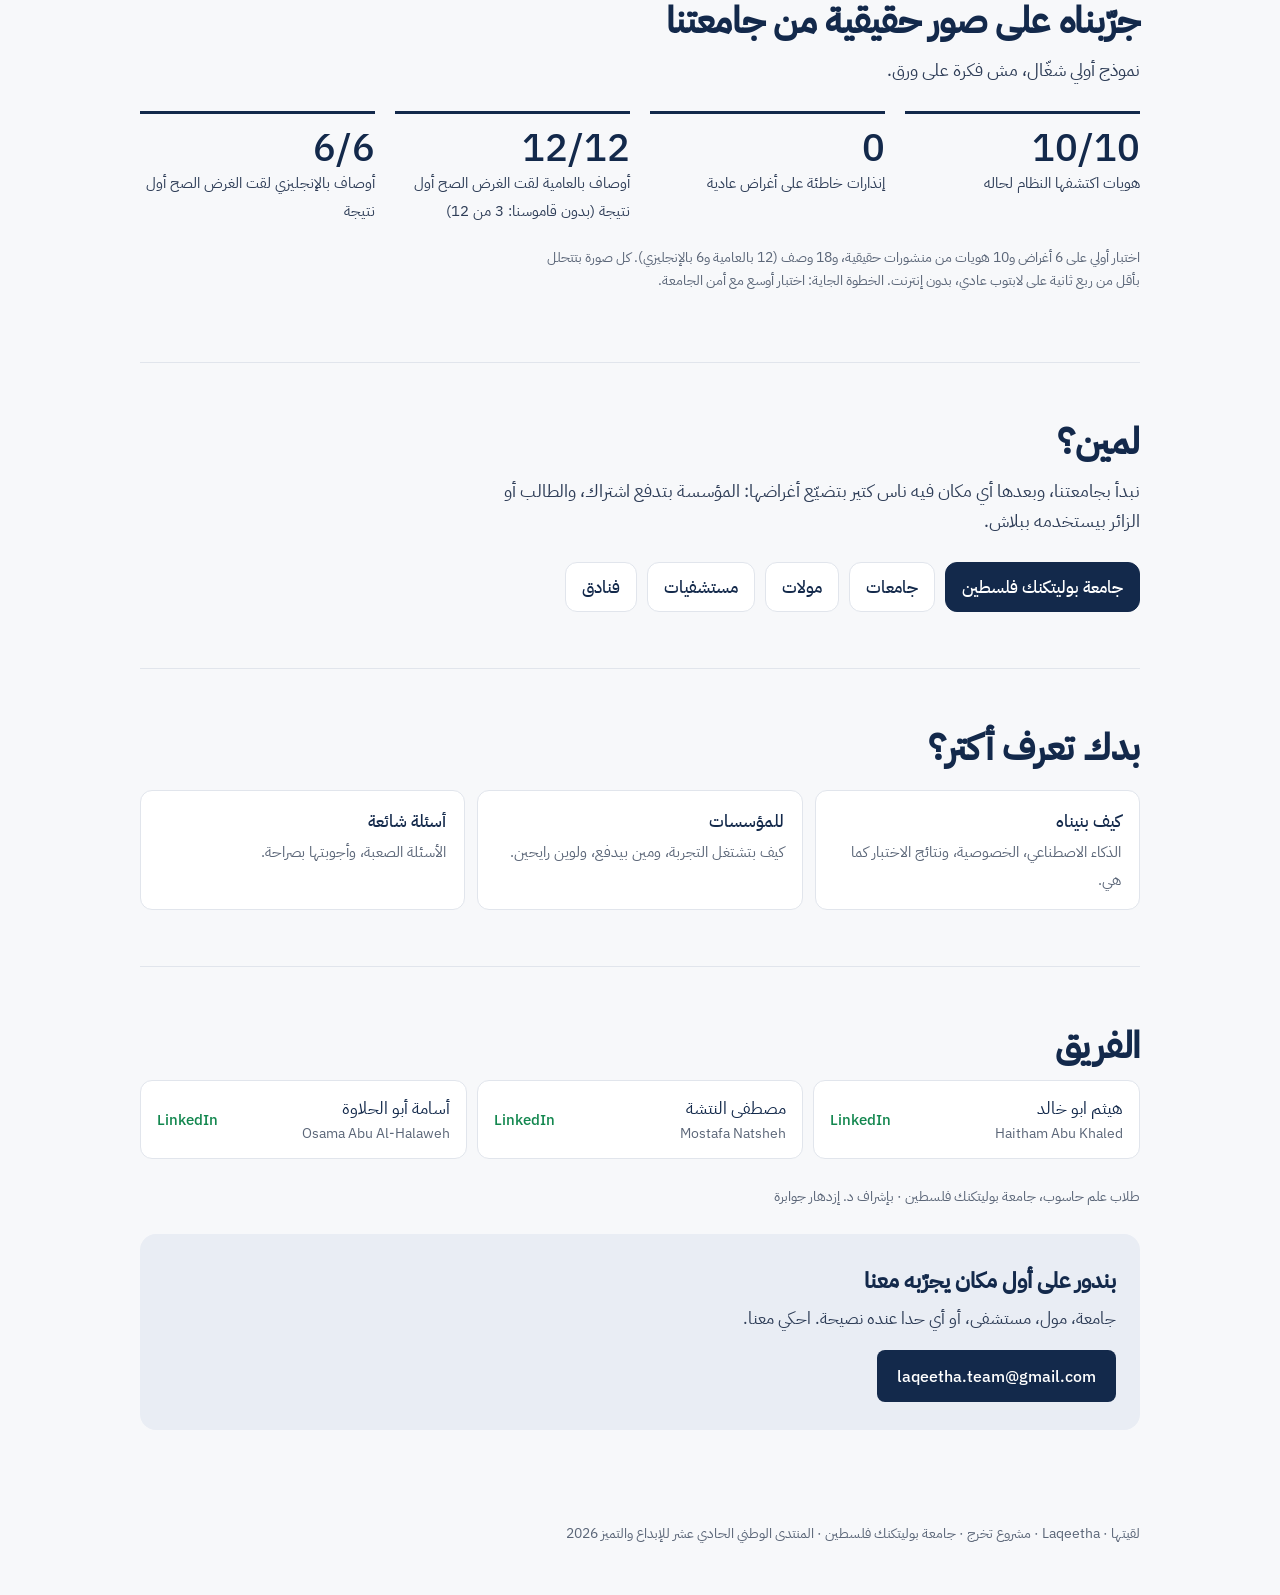
==== commit 9a4b6025: "Organise site into assets/, add README, publish 16 Oct results - Pages stay at the root (URL and QR " ====
--- a/index.html
+++ b/index.html
@@ -7,15 +7,24 @@
 <meta name="description" content="Laqeetha (لقيتها): AI lost-and-found for universities. Describe what you lost in your own words; ID cards are never shown publicly. Palestine Polytechnic University.">
 <meta property="og:title" content="لقيتها · Laqeetha — Campus Lost & Found">
 <meta property="og:description" content="بيرجّع أغراضك، وبيخفي هويتك. · Gets your things back, keeps your ID private.">
-<meta property="og:image" content="https://haithamak24.github.io/laqeetha/icon-192.png">
+<meta property="og:type" content="website">
+<meta property="og:site_name" content="لقيتها · Laqeetha">
+<meta property="og:url" content="https://haithamak24.github.io/laqeetha/">
+<meta property="og:image" content="https://haithamak24.github.io/laqeetha/assets/img/og-image.png">
+<meta property="og:image:width" content="1200">
+<meta property="og:image:height" content="630">
+<meta property="og:image:alt" content="لقيتها: بيرجّعلك غرضك، وبيخفي هويتك. Gets your things back. Keeps your ID private.">
+<meta name="twitter:card" content="summary_large_image">
 <meta name="theme-color" content="#F7F8FA">
-<link rel="icon" href="favicon.png">
-<link rel="apple-touch-icon" href="apple-touch-icon.png">
+<link rel="icon" href="assets/icons/favicon.png">
+<link rel="apple-touch-icon" href="assets/icons/apple-touch-icon.png">
+<link rel="stylesheet" href="assets/css/motion.css">
+<script src="assets/js/motion.js" defer></script>
 <style>
-@font-face{font-family:"Plex";font-weight:400;font-display:swap;src:url(ibm-plex-sans-latin-400-normal.woff2) format("woff2")}
-@font-face{font-family:"Plex";font-weight:500;font-display:swap;src:url(ibm-plex-sans-latin-500-normal.woff2) format("woff2")}
-@font-face{font-family:"Plex";font-weight:400;font-display:swap;src:url(ibm-plex-sans-arabic-arabic-400-normal.woff2) format("woff2");unicode-range:U+0600-06FF,U+0750-077F,U+0870-08FF,U+200C-200E,U+FB50-FDFF,U+FE70-FEFC}
-@font-face{font-family:"Plex";font-weight:500;font-display:swap;src:url(ibm-plex-sans-arabic-arabic-500-normal.woff2) format("woff2");unicode-range:U+0600-06FF,U+0750-077F,U+0870-08FF,U+200C-200E,U+FB50-FDFF,U+FE70-FEFC}
+@font-face{font-family:"Plex";font-weight:400;font-display:swap;src:url(assets/fonts/ibm-plex-sans-latin-400-normal.woff2) format("woff2")}
+@font-face{font-family:"Plex";font-weight:500;font-display:swap;src:url(assets/fonts/ibm-plex-sans-latin-500-normal.woff2) format("woff2")}
+@font-face{font-family:"Plex";font-weight:400;font-display:swap;src:url(assets/fonts/ibm-plex-sans-arabic-arabic-400-normal.woff2) format("woff2");unicode-range:U+0600-06FF,U+0750-077F,U+0870-08FF,U+200C-200E,U+FB50-FDFF,U+FE70-FEFC}
+@font-face{font-family:"Plex";font-weight:500;font-display:swap;src:url(assets/fonts/ibm-plex-sans-arabic-arabic-500-normal.woff2) format("woff2");unicode-range:U+0600-06FF,U+0750-077F,U+0870-08FF,U+200C-200E,U+FB50-FDFF,U+FE70-FEFC}
 :root{
   /* Laqeetha brand (Mostafa's identity): navy = trust, amber = the lost item, green = found/returned */
   --navy:#13294B; --ink:#13294B; --deep:#0B1A30; --tint:#E9EDF4; --paper:#F7F8FA; --card:#FFFFFF;
@@ -35,6 +44,18 @@
 .top img{height:36px;width:auto}
 .top .name{flex:1;font-size:13.5px;color:var(--muted);unicode-bidi:isolate;border-inline-start:1px solid var(--line);padding-inline-start:12px;line-height:36px}
 .lang{border:1px solid var(--line);background:var(--card);border-radius:999px;padding:6px 14px;font:inherit;font-size:14px;cursor:pointer}
+.top{padding-bottom:8px}
+.nav{display:flex;gap:6px;overflow-x:auto;padding:6px 0 4px;scrollbar-width:none;margin:0 -2px}
+.nav::-webkit-scrollbar{display:none}
+.nav a{flex:none;text-decoration:none;font-size:14.5px;padding:7px 14px;border-radius:999px;color:var(--muted);border:1px solid transparent}
+.nav a:hover{color:var(--ink);background:var(--tint)}
+.nav a[aria-current=page]{color:var(--ink);background:var(--card);border-color:var(--line);font-weight:500}
+.more{display:grid;gap:12px;margin-top:22px}
+@media(min-width:800px){.more{grid-template-columns:repeat(3,1fr)}}
+.more a{display:block;text-decoration:none;background:var(--card);border:1px solid var(--line);border-radius:12px;padding:16px 18px}
+.more a b{display:block;font-weight:500;margin-bottom:2px}
+.more a span{font-size:14.5px;color:var(--muted)}
+.more a:hover{border-color:var(--navy)}
 
 /* hero */
 .hero{display:grid;gap:28px;padding:18px 0 56px;align-items:center}
@@ -148,15 +169,26 @@
 .ask h3{font-size:22px;margin:0 0 6px}
 .ask p{margin:0 0 18px;color:var(--body)}
 footer{padding:36px 0 50px;color:var(--muted);font-size:13.5px}
+
+/* the explainer film */
+.film{padding-top:8px;border-top:0}
+.film .video{position:relative;border-radius:24px;overflow:hidden;background:#F5F6FA;box-shadow:0 24px 50px -28px rgba(11,26,48,.45);border:1px solid var(--line);aspect-ratio:16/9}
+.film video{display:block;width:100%;height:100%;object-fit:cover}
+.sound{position:absolute;inset-inline-start:14px;bottom:56px;display:inline-flex;align-items:center;gap:8px;background:var(--navy);color:#fff;border:0;border-radius:999px;padding:9px 16px;font:inherit;font-size:14.5px;font-weight:500;cursor:pointer;box-shadow:0 6px 18px rgba(11,26,48,.35);transition:transform .15s}
+.sound:active{transform:scale(.96)}
+.sound svg{width:18px;height:18px}
+.film figcaption{font-size:13.5px;color:var(--muted);margin-top:10px}
+.film h2{margin-bottom:16px}
 </style>
 </head>
 <body>
 <div class="wrap">
   <header class="top">
-    <img src="mark-navy.svg" alt="لقيتها · Laqeetha">
+    <img src="assets/img/mark-navy.svg" alt="لقيتها · Laqeetha">
     <div class="name">Campus Lost &amp; Found</div>
     <button class="lang" id="langBtn">English</button>
   </header>
+  <nav class="nav"><a href="index.html" aria-current="page" data-t="nav_home"></a><a href="tech.html" data-t="nav_tech"></a><a href="institutions.html" data-t="nav_inst"></a><a href="faq.html" data-t="nav_faq"></a></nav>
 
   <div class="hero">
     <div>
@@ -185,9 +217,16 @@
     </div>
   </div>
 
-  <!-- VIDEO: when the animation is on YouTube (Unlisted), replace VIDEO_ID and remove the comment markers.
-  <section><div style="aspect-ratio:16/9;border-radius:24px;overflow:hidden;background:#000"><iframe style="width:100%;height:100%;border:0" src="https://www.youtube-nocookie.com/embed/VIDEO_ID" title="Laqeetha" allow="encrypted-media;picture-in-picture" allowfullscreen></iframe></div></section>
-  -->
+  <section class="film" id="film">
+    <h2 data-t="film_h"></h2>
+    <figure style="margin:0">
+      <div class="video">
+        <video id="filmVid" poster="assets/img/film-poster.webp" muted playsinline loop controls preload="metadata" data-ta="film_alt"><source src="assets/video/laqeetha-explainer.mp4" type="video/mp4"><source src="assets/video/laqeetha-explainer.webm" type="video/webm"></video>
+        <button class="sound" id="soundBtn" type="button"><svg viewBox="0 0 24 24" fill="none" stroke="currentColor" stroke-width="2" stroke-linecap="round" stroke-linejoin="round"><path d="M11 5L6 9H3v6h3l5 4z"/><path d="M15.5 8.5a5 5 0 0 1 0 7M18.5 5.5a9 9 0 0 1 0 13"/></svg><span data-t="film_sound"></span></button>
+      </div>
+      <figcaption data-t="film_cap"></figcaption>
+    </figure>
+  </section>
 
   <section>
     <div class="problem">
@@ -198,7 +237,7 @@
         <div class="channels"><span data-t="ch1"></span><span data-t="ch2"></span><span data-t="ch3"></span></div>
       </div>
       <div>
-        <img class="evidence" src="evidence.webp" alt="" data-ta="ev_alt" loading="lazy">
+        <img class="evidence" src="assets/img/evidence.webp" alt="" data-ta="ev_alt" loading="lazy">
         <div class="cap" data-t="ev_cap"></div>
       </div>
     </div>
@@ -234,8 +273,8 @@
     <div class="proof">
       <div><b>10/10</b><span data-t="m1"></span></div>
       <div><b>0</b><span data-t="m2"></span></div>
-      <div><b>6/6</b><span data-t="m3"></span></div>
-      <div><b><bdi dir="ltr">&lt;0.1s</bdi></b><span data-t="m4"></span></div>
+      <div><b>12/12</b><span data-t="m3"></span></div>
+      <div><b>6/6</b><span data-t="m4"></span></div>
     </div>
     <p class="small" data-t="t_note"></p>
   </section>
@@ -244,6 +283,15 @@
     <h2 data-t="w_h"></h2>
     <p class="lead" data-t="w_lead"></p>
     <div class="places"><span class="now" data-t="pl0"></span><span data-t="pl1"></span><span data-t="pl2"></span><span data-t="pl3"></span><span data-t="pl4"></span></div>
+  </section>
+
+  <section>
+    <h2 data-t="more_h"></h2>
+    <div class="more">
+      <a href="tech.html"><b data-t="more1"></b><span data-t="more1p"></span></a>
+      <a href="institutions.html"><b data-t="more2"></b><span data-t="more2p"></span></a>
+      <a href="faq.html"><b data-t="more3"></b><span data-t="more3p"></span></a>
+    </div>
   </section>
 
   <section id="contact">
@@ -251,7 +299,7 @@
     <div class="team">
       <div class="person"><div><span data-t="n_haitham"></span><small>Haitham Abu Khaled</small></div><a href="https://linkedin.com/in/haitham-abu-khaled" target="_blank" rel="noopener">LinkedIn</a></div>
       <div class="person"><div><span data-t="n_mustafa"></span><small>Mostafa Natsheh</small></div><a href="https://www.linkedin.com/in/mostafa-natsheh/" target="_blank" rel="noopener">LinkedIn</a></div>
-      <div class="person"><div><span data-t="n_osama"></span><small>Osama Abu Al-Halaweh</small></div></div>
+      <div class="person"><div><span data-t="n_osama"></span><small>Osama Abu Al-Halaweh</small></div><a href="https://www.linkedin.com/in/osama-abu-al-halaweh-30670b30a/" target="_blank" rel="noopener">LinkedIn</a></div>
     </div>
     <p class="small" style="margin:0 0 26px" data-t="sup"></p>
     <div class="ask">
@@ -270,6 +318,7 @@
   h1:"ضاعت هويتك؟ صورتها رح توصل لكل الجروب.",
   hero_p:"اليوم، الأغراض اللي بتنلاقى بالجامعة بتنصوّر وبتنزل على جروبات الواتساب والفيسبوك، والهويات معها: الاسم وتاريخ الميلاد ظاهرين للكل. لقيتها بترجّعلك غرضك، وبتخفي هويتك.",
   cta_how:"كيف بيشتغل",cta_contact:"تواصل معنا",
+  film_h:"القصة كاملة بـ48 ثانية",film_sound:"شغّل الصوت",film_cap:"رسوم متحركة: مصطفى النتشة",film_alt:"فيديو قصير: طالب بيضيّع جزدانه، الذكاء الاصطناعي بيطابقه، وبيرجعله. والهويات بتضل مخفية.",
   group_name:"مفقودات الجامعة",group_sub:"جروب واتساب",card_hd1:"بطاقة هوية",card_hd2:"(مثال توضيحي)",
   f_name:"الاسم:",v_name:"سارة خليل",f_dob:"الميلاد:",f_no:"الرقم:",stamp:"مخفية",post_txt:"لقيناها عند البوابة، صاحبتها تتواصل معنا",
   cap_before:"اليوم: الاسم وتاريخ الميلاد ورقم الهوية منشورين لكل الجروب.",cap_after:"معنا: الهوية مخفية، وبس صاحبتها بتقدر تستلمها.",
@@ -278,26 +327,30 @@
   ch1:"جروبات الواتساب",ch2:"جروبات الفيسبوك",ch3:"غرف الأمن على البوابات",
   ev_alt:"16 منشور حقيقي من جروبات الواتساب، الهويات مموّهة",ev_cap:"منشورات حقيقية من جروبات الجامعة، آب إلى تشرين الأول 2026. البيانات الشخصية مموّهة.",
   how_h:"كيف بيشتغل",how_lead:"ثلاث خطوات، والذكاء الاصطناعي بيعمل الشغل الصعب.",
-  s1_h:"الأمن بصوّر الغرض",s1_p:"صورة وحدة بتكفي. الذكاء الاصطناعي بيعرف شو الغرض ولونه لحاله، وبيحفظه مع مكانه: أمن بوابة B أو C.",
+  s1_h:"الأمن بصوّر الغرض",s1_p:"صورة وحدة بتكفي. الذكاء الاصطناعي بيعرف شو الغرض ولونه لحاله، وبيحفظه مع مكانه: أمن بوابة A أو B أو C، أو مبنى أبو رمّان. وإذا غلط بالاسم، الأمن بيصحّحه بكبسة.",
   s2_h:"إنت بتوصفه بكلامك",s2_p:"اكتب زي ما بتحكي: «ساعة سودا وذهبي». بيفهم العامية الفلسطينية والإنجليزي، وبيرتّبلك أقرب النتائج. وإذا غرضك لسا ما وصل، بيبعتلك تنبيه أول ما يوصل.",
   s3_h:"بتثبت إنه إلك وبتستلمه",s3_p:"الصورة العامة مموّهة، فلازم توصف تفصيل ما بيظهر فيها. بعد التحقق، بتستلم غرضك من غرفة الأمن مع بطاقتك الجامعية.",
   pv_h:"والهويات؟ ما بتنعرض أبداً.",pv_lead:"هاد الفرق الأساسي بيننا وبين الجروبات.",
   r1:"النظام بيكتشف الهويات والبطاقات الجامعية لحاله من الصورة.",r2:"صورتها ما بتنعرض لأي طالب، ولا حتى مموّهة.",r3:"صاحبها بيلاقيها باسمه، وبيثبت إنها إله بآخر 4 أرقام من رقمه.",
   f_id:"الأمن بصوّر بطاقة، والنظام بيعرف إنها هوية",f_feed:"بصفحة الموجودات بتظهر هيك: مخفية",
   t_h:"جرّبناه على صور حقيقية من جامعتنا",t_lead:"نموذج أولي شغّال، مش فكرة على ورق.",
-  m1:"هويات اكتشفها النظام لحاله",m2:"إنذارات خاطئة على أغراض عادية",m3:"أوصاف بالإنجليزي لقت الغرض الصح أول نتيجة",m4:"لكل صورة على لابتوب عادي، بدون إنترنت",
-  t_note:"اختبار أولي على 6 أغراض و10 هويات من منشورات حقيقية. الخطوة الجاية: اختبار أوسع مع أمن الجامعة.",
+  m1:"هويات اكتشفها النظام لحاله",m2:"إنذارات خاطئة على أغراض عادية",m3:"أوصاف بالعامية لقت الغرض الصح أول نتيجة (بدون قاموسنا: 3 من 12)",m4:"أوصاف بالإنجليزي لقت الغرض الصح أول نتيجة",
+  t_note:"اختبار أولي على 6 أغراض و10 هويات من منشورات حقيقية، و18 وصف (12 بالعامية و6 بالإنجليزي). كل صورة بتتحلل بأقل من ربع ثانية على لابتوب عادي، بدون إنترنت. الخطوة الجاية: اختبار أوسع مع أمن الجامعة.",
   w_h:"لمين؟",w_lead:"نبدأ بجامعتنا، وبعدها أي مكان فيه ناس كتير بتضيّع أغراضها: المؤسسة بتدفع اشتراك، والطالب أو الزائر بيستخدمه ببلاش.",
   pl0:"جامعة بوليتكنك فلسطين",pl1:"جامعات",pl2:"مولات",pl3:"مستشفيات",pl4:"فنادق",
   team_h:"الفريق",n_haitham:"هيثم ابو خالد",n_mustafa:"مصطفى النتشة",n_osama:"أسامة أبو الحلاوة",
   sup:"طلاب علم حاسوب، جامعة بوليتكنك فلسطين · بإشراف د. إزدهار جوابرة",
   ask_h:"بندور على أول مكان يجرّبه معنا",ask_p:"جامعة، مول، مستشفى، أو أي حدا عنده نصيحة. احكي معنا.",
   foot:"لقيتها · Laqeetha · مشروع تخرج · جامعة بوليتكنك فلسطين · المنتدى الوطني الحادي عشر للإبداع والتميز 2026",
+  nav_home:"الرئيسية",nav_tech:"كيف بنيناه",nav_inst:"للمؤسسات",nav_faq:"أسئلة شائعة",
+  more_h:"بدك تعرف أكتر؟",more1:"كيف بنيناه",more1p:"الذكاء الاصطناعي، الخصوصية، ونتائج الاختبار كما هي.",
+  more2:"للمؤسسات",more2p:"كيف بتشتغل التجربة، ومين بيدفع، ولوين رايحين.",more3:"أسئلة شائعة",more3p:"الأسئلة الصعبة، وأجوبتها بصراحة.",
   lang:"English"},
  en:{
   h1:"Lose your ID on campus, and the whole group sees it.",
   hero_p:"Today, items found on campus are photographed and posted in WhatsApp and Facebook groups, ID cards included, with names and birth dates in full view. Laqeetha gets your things back and keeps your ID private.",
   cta_how:"How it works",cta_contact:"Contact us",
+  film_h:"The whole story in 48 seconds",film_sound:"Turn sound on",film_cap:"Animation: Mostafa Natsheh",film_alt:"Short film: a student loses a wallet, the AI matches it, and it goes back to him. ID cards stay hidden.",
   group_name:"University Lost & Found",group_sub:"WhatsApp group",card_hd1:"Identity card",card_hd2:"(illustration)",
   f_name:"Name:",v_name:"Sara Khalil",f_dob:"Born:",f_no:"No.:",stamp:"Hidden",post_txt:"Found at the gate, owner please contact us",
   cap_before:"Today: name, birth date and ID number posted to the whole group.",cap_after:"With us: the ID stays hidden, and only its owner can claim it.",
@@ -306,21 +359,24 @@
   ch1:"WhatsApp groups",ch2:"Facebook groups",ch3:"Security rooms at the gates",
   ev_alt:"16 real posts from WhatsApp groups, IDs blurred",ev_cap:"Real posts from university groups, Aug to Oct 2026. Personal data blurred.",
   how_h:"How it works",how_lead:"Three steps. The AI does the hard part.",
-  s1_h:"Security takes a photo",s1_p:"One photo is enough. The AI recognises what the item is and its colour, and stores it with where it's kept: Gate B or Gate C security.",
+  s1_h:"Security takes a photo",s1_p:"One photo is enough. The AI recognises what the item is and its colour, and stores it with where it's kept: Gate A, B or C security, or the Abu Romman Building. If it gets the name wrong, security fixes it with one tap.",
   s2_h:"You describe it in your own words",s2_p:"Type it the way you'd say it: \"black and gold watch\". It understands Palestinian Arabic and English and ranks the closest matches. If your item isn't there yet, you get an alert the moment it arrives.",
   s3_h:"Prove it's yours and pick it up",s3_p:"Public photos are blurred, so you describe a detail that isn't visible. Once verified, you collect it from the security room with your student card.",
   pv_h:"And ID cards? Never shown.",pv_lead:"This is the core difference from the groups.",
   r1:"The system detects ID and student cards from the photo by itself.",r2:"Their photo is never shown to any student, not even blurred.",r3:"The owner finds it by name and proves it's theirs with the last 4 digits of the number.",
   f_id:"Security photographs a card; the system knows it's an ID",f_feed:"In the found-items feed it appears like this: hidden",
   t_h:"Tested on real photos from our university",t_lead:"A working prototype, not an idea on paper.",
-  m1:"ID cards detected automatically",m2:"false alarms on ordinary items",m3:"English descriptions found the right item first",m4:"per photo on a normal laptop, offline",
-  t_note:"An early test on 6 items and 10 ID cards from real posts. Next step: a larger test with campus security.",
+  m1:"ID cards detected automatically",m2:"false alarms on ordinary items",m3:"Palestinian-Arabic descriptions found the right item first (without our glossary: 3 of 12)",m4:"English descriptions found the right item first",
+  t_note:"An early test on 6 items and 10 ID cards from real posts, with 18 descriptions (12 in Palestinian Arabic, 6 in English). Each photo takes under a quarter of a second on a normal laptop, offline. Next step: a larger test with campus security.",
   w_h:"Who it's for",w_lead:"We start with our university, then anywhere crowds lose things. The institution pays a subscription; students and visitors use it for free.",
   pl0:"Palestine Polytechnic University",pl1:"Universities",pl2:"Malls",pl3:"Hospitals",pl4:"Hotels",
   team_h:"The team",n_haitham:"هيثم ابو خالد",n_mustafa:"مصطفى النتشة",n_osama:"أسامة أبو الحلاوة",
   sup:"Computer Science students, Palestine Polytechnic University · Supervised by Dr. Ezdehar Jawabreh",
   ask_h:"We're looking for a first place to pilot it",ask_p:"A university, a mall, a hospital, or anyone with advice. Talk to us.",
   foot:"Laqeetha (لقيتها, \"I found it\") · Graduation project · Palestine Polytechnic University · 11th National Forum for Creativity and Excellence, 2026",
+  nav_home:"Home",nav_tech:"How we built it",nav_inst:"For institutions",nav_faq:"FAQ",
+  more_h:"Want to know more?",more1:"How we built it",more1p:"The AI, the privacy design, and our test results as they came out.",
+  more2:"For institutions",more2p:"How a pilot works, who pays, and where we're going.",more3:"FAQ",more3p:"The hard questions, answered honestly.",
   lang:"عربي"}
 };
 let lang = new URLSearchParams(location.search).get("lang") || (()=>{try{return localStorage.getItem("site_lang")}catch(e){}})() || "ar";
@@ -328,8 +384,8 @@
   const d = T[lang];
   document.documentElement.lang = lang; document.documentElement.dir = lang === "ar" ? "rtl" : "ltr";
   document.querySelectorAll("[data-t]").forEach(e => e.textContent = d[e.dataset.t] ?? "");
-  document.querySelectorAll("[data-ta]").forEach(e => e.alt = d[e.dataset.ta] ?? "");
-  document.querySelectorAll("img[data-src]").forEach(e => e.src = `${lang}-${e.dataset.src}.webp`);
+  document.querySelectorAll("[data-ta]").forEach(e => e.tagName === "VIDEO" ? e.setAttribute("aria-label", d[e.dataset.ta] ?? "") : e.alt = d[e.dataset.ta] ?? "");
+  document.querySelectorAll("img[data-src]").forEach(e => e.src = `assets/img/screens/${lang}-${e.dataset.src}.webp`);
   document.getElementById("langBtn").textContent = d.lang;
   document.querySelector(".post").setAttribute("aria-label", d.cap_after);
 }
--- a/assets/css/motion.css
+++ b/assets/css/motion.css
@@ -0,0 +1,49 @@
+/* Laqeetha site motion. One idea, borrowed from the logo's dot: things rise a little and settle into place.
+   Content below the fold settles in as you reach it; numbers count up; the steps light up in order.
+   Without JavaScript, or with "reduce motion" on, everything is simply there. */
+@keyframes mo-rise{from{opacity:0;transform:translateY(16px)}to{opacity:1;transform:none}}
+
+/* first screen: CSS-only so nothing flickers on load */
+.hero>div:first-child>*{animation:mo-rise .6s cubic-bezier(.2,.8,.2,1) both}
+.hero>div:first-child>:nth-child(2){animation-delay:.08s}
+.hero>div:first-child>:nth-child(3){animation-delay:.16s}
+.hero .post{animation:mo-rise .7s .12s cubic-bezier(.2,.8,.2,1) both}
+section.first>*{animation:mo-rise .6s cubic-bezier(.2,.8,.2,1) both}
+section.first>:nth-child(2){animation-delay:.08s}
+
+/* scroll reveal (motion.js marks only what starts below the fold) */
+.mo [data-mo]{opacity:0;transform:translateY(18px);transition:opacity .7s cubic-bezier(.2,.8,.2,1),transform .7s cubic-bezier(.2,.8,.2,1);transition-delay:calc(var(--d,0) * 90ms)}
+.mo [data-mo].in{opacity:1;transform:none}
+
+/* how it works: each step's number fills in once you reach it */
+.mo .step[data-mo] .n{background:var(--tint);color:var(--navy);transition:background .45s .35s,color .45s .35s}
+.mo .step[data-mo].in .n{background:var(--navy);color:#fff}
+.mo .step[data-mo] .phone{transform:translateY(26px);transition:transform .9s .1s cubic-bezier(.2,.8,.2,1)}
+.mo .step[data-mo].in .phone{transform:none}
+
+/* privacy rules: the shields draw themselves */
+.mo .rules li[data-mo] svg path{stroke-dasharray:70;stroke-dashoffset:70;transition:stroke-dashoffset 1s cubic-bezier(.2,.8,.2,1);transition-delay:calc(var(--d,0) * 120ms + .25s)}
+.mo .rules li[data-mo].in svg path{stroke-dashoffset:0}
+
+/* links and buttons answer the pointer */
+.btn{transition:transform .15s,box-shadow .2s,background-color .2s}
+.btn:hover{box-shadow:0 8px 20px -10px rgba(19,41,75,.6)}
+.btn:active{transform:scale(.97)}
+.more a{transition:border-color .2s,transform .2s,box-shadow .2s}
+.more a:hover{transform:translateY(-2px);box-shadow:0 12px 26px -16px rgba(11,26,48,.4)}
+.nav a{transition:background-color .2s,color .2s}
+
+/* FAQ answers slide open (browsers that support it; others just open) */
+@supports selector(::details-content){
+  :root{interpolate-size:allow-keywords}
+  details::details-content{block-size:0;overflow-y:clip;transition:block-size .32s cubic-bezier(.2,.8,.2,1),content-visibility .32s allow-discrete}
+  details[open]::details-content{block-size:auto}
+}
+summary::before{transition:background-color .2s,transform .25s}
+details[open] summary::before{transform:rotate(180deg)}
+
+@media (prefers-reduced-motion:reduce){
+  .hero>div:first-child>*,.hero .post,section.first>*{animation:none}
+  .mo [data-mo]{opacity:1;transform:none;transition:none}
+  details::details-content{transition:none}
+}
